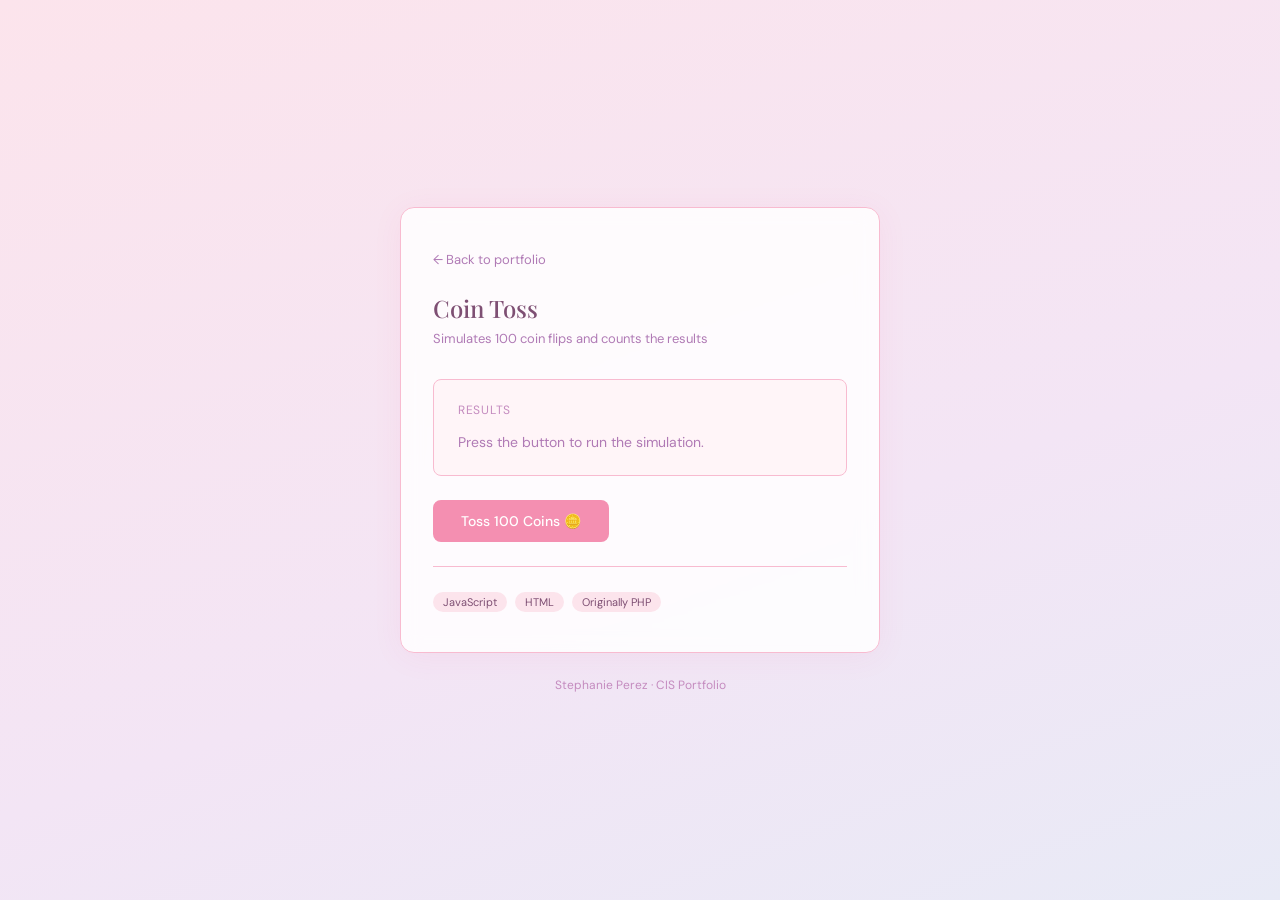
==== coinToss.html @ eb6bd1fa "Add files via upload" ====
<!DOCTYPE html>
<html lang="en">
<head>
  <meta charset="UTF-8">
  <meta name="viewport" content="width=device-width, initial-scale=1.0">
  <title>Coin Toss Simulation</title>
  <link rel="stylesheet" href="pink-style.css">
  <style>
    .bar-row { display: flex; align-items: center; gap: 10px; margin: 8px 0; }
    .bar-label { font-size: 13px; color: var(--pink-muted); width: 48px; }
    .bar-track { flex: 1; background: var(--pink-100); border-radius: 20px; height: 10px; overflow: hidden; }
    .bar-fill { height: 100%; border-radius: 20px; transition: width 0.6s ease; }
    .bar-heads { background: linear-gradient(90deg, #f48fb1, #ec407a); }
    .bar-tails { background: linear-gradient(90deg, #ce93d8, #ab47bc); }
    .bar-count { font-size: 13px; font-weight: 500; color: var(--pink-text); width: 28px; text-align: right; }
  </style>
</head>
<body>
  <div class="card">
    <a class="back-link" href="../index.html">← Back to portfolio</a>
    <h1>Coin Toss</h1>
    <p class="subtitle">Simulates 100 coin flips and counts the results</p>

    <div class="result-box" id="result-box">
      <div class="label">Results</div>
      <div id="output" style="color: var(--pink-muted); font-size: 14px;">Press the button to run the simulation.</div>
    </div>

    <div id="bars" style="display:none; margin: 0 0 1.5rem;">
      <div class="bar-row">
        <span class="bar-label">Heads</span>
        <div class="bar-track"><div class="bar-fill bar-heads" id="bar-heads" style="width:0%"></div></div>
        <span class="bar-count" id="count-heads">0</span>
      </div>
      <div class="bar-row">
        <span class="bar-label">Tails</span>
        <div class="bar-track"><div class="bar-fill bar-tails" id="bar-tails" style="width:0%"></div></div>
        <span class="bar-count" id="count-tails">0</span>
      </div>
    </div>

    <button onclick="runSimulation()">Toss 100 Coins 🪙</button>

    <div class="divider"></div>
    <div>
      <span class="tag">JavaScript</span>
      <span class="tag">HTML</span>
      <span class="tag">Originally PHP</span>
    </div>
  </div>
  <footer>Stephanie Perez · CIS Portfolio</footer>

  <script>
    function runSimulation() {
      let heads = 0, tails = 0;
      for (let i = 0; i < 100; i++) {
        Math.random() < 0.5 ? heads++ : tails++;
      }
      document.getElementById('output').innerHTML =
        '<span style="font-size:22px;font-weight:500;color:#ec407a;">' + heads + '</span> heads &nbsp;·&nbsp; <span style="font-size:22px;font-weight:500;color:#ab47bc;">' + tails + '</span> tails';
      document.getElementById('bars').style.display = 'block';
      document.getElementById('bar-heads').style.width = heads + '%';
      document.getElementById('bar-tails').style.width = tails + '%';
      document.getElementById('count-heads').textContent = heads;
      document.getElementById('count-tails').textContent = tails;
    }
  </script>
</body>
</html>
---- pink-style.css ----
@import url('https://fonts.googleapis.com/css2?family=DM+Sans:wght@300;400;500&family=Playfair+Display:wght@400;500&display=swap');

*, *::before, *::after { box-sizing: border-box; margin: 0; padding: 0; }

:root {
  --pink-50: #fff5f8;
  --pink-100: #fce4ec;
  --pink-200: #f8bbd0;
  --pink-300: #f48fb1;
  --pink-400: #ec407a;
  --pink-text: #7e4f73;
  --pink-muted: #b07ab5;
  --pink-light: #c48bbf;
  --lavender: #f3e5f5;
  --white: #ffffff;
  --radius: 14px;
  --radius-sm: 8px;
}

body {
  font-family: 'DM Sans', sans-serif;
  background: linear-gradient(160deg, #fce4ec 0%, #f3e5f5 60%, #e8eaf6 100%);
  min-height: 100vh;
  color: var(--pink-text);
  display: flex;
  flex-direction: column;
  align-items: center;
  justify-content: center;
  padding: 2rem 1rem;
}

.card {
  background: rgba(255,255,255,0.85);
  backdrop-filter: blur(10px);
  border: 0.5px solid var(--pink-200);
  border-radius: var(--radius);
  padding: 2.5rem 2rem;
  max-width: 480px;
  width: 100%;
  box-shadow: 0 4px 32px rgba(236, 64, 122, 0.06);
}

.back-link {
  display: inline-flex;
  align-items: center;
  gap: 6px;
  font-size: 13px;
  color: var(--pink-muted);
  text-decoration: none;
  margin-bottom: 1.5rem;
  transition: color 0.2s;
}
.back-link:hover { color: var(--pink-text); }

h1 {
  font-family: 'Playfair Display', serif;
  font-size: 24px;
  font-weight: 500;
  color: var(--pink-text);
  margin-bottom: 0.4rem;
}

.subtitle {
  font-size: 13px;
  color: var(--pink-muted);
  margin-bottom: 2rem;
}

.result-box {
  background: var(--pink-50);
  border: 0.5px solid var(--pink-200);
  border-radius: var(--radius-sm);
  padding: 1.25rem 1.5rem;
  margin: 1.5rem 0;
  font-size: 15px;
  color: var(--pink-text);
  line-height: 1.8;
  min-height: 80px;
}

.result-box .label {
  font-size: 12px;
  color: var(--pink-light);
  text-transform: uppercase;
  letter-spacing: 0.06em;
  margin-bottom: 0.5rem;
}

.result-value {
  font-size: 28px;
  font-weight: 500;
  color: var(--pink-400);
}

button, .btn {
  display: inline-block;
  background: var(--pink-300);
  color: white;
  border: none;
  border-radius: var(--radius-sm);
  padding: 0.75rem 1.75rem;
  font-size: 14px;
  font-family: 'DM Sans', sans-serif;
  font-weight: 500;
  cursor: pointer;
  transition: background 0.2s, transform 0.1s;
  text-decoration: none;
}
button:hover, .btn:hover { background: var(--pink-400); }
button:active, .btn:active { transform: scale(0.98); }

.divider {
  height: 0.5px;
  background: var(--pink-200);
  margin: 1.5rem 0;
}

.tag {
  display: inline-block;
  font-size: 11px;
  padding: 3px 10px;
  border-radius: 20px;
  background: var(--pink-100);
  color: var(--pink-text);
  margin-right: 4px;
}

footer {
  margin-top: 1.5rem;
  font-size: 12px;
  color: var(--pink-light);
  text-align: center;
}
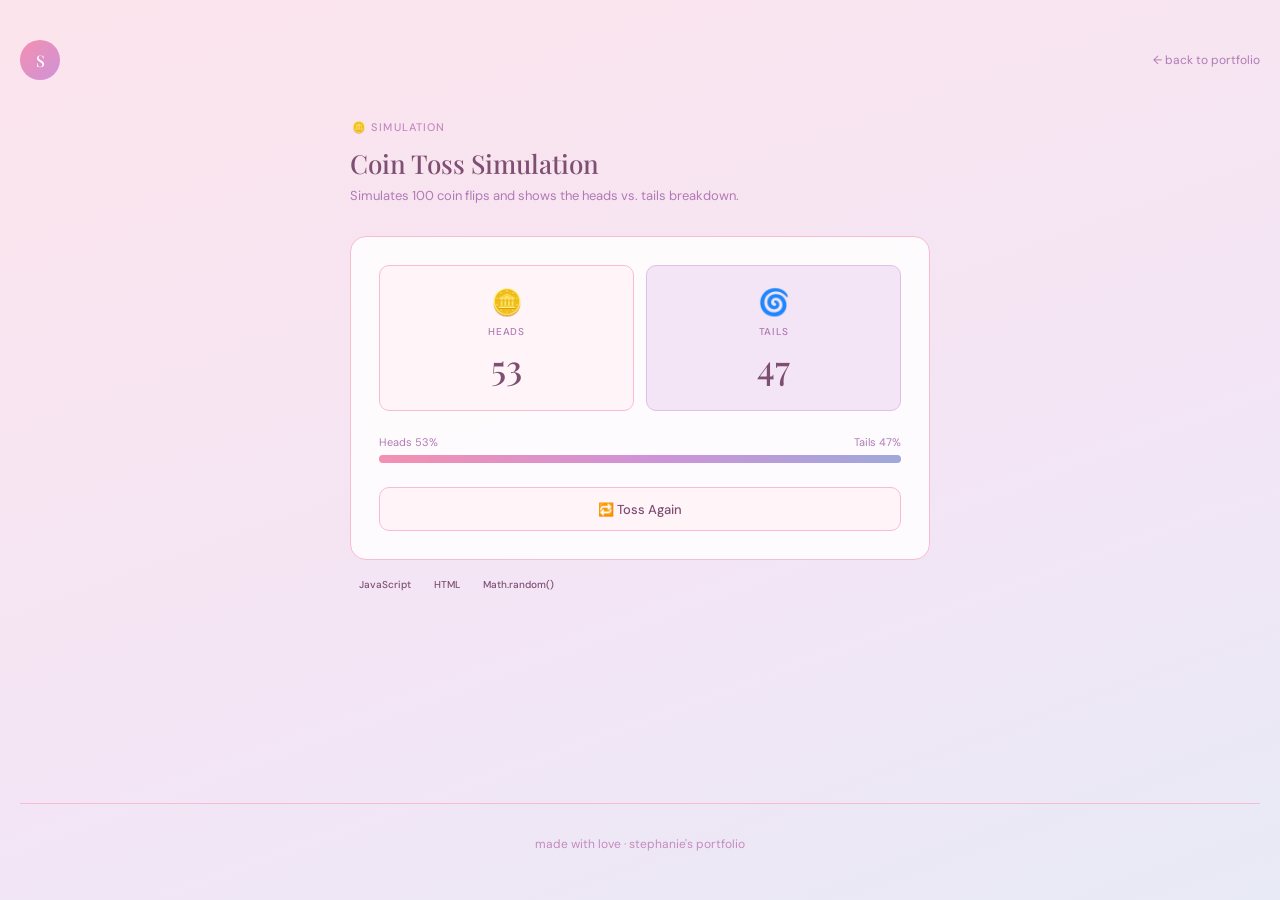
==== commit f6608174: "Add files via upload" ====
--- a/coinToss.html
+++ b/coinToss.html
@@ -4,66 +4,255 @@
   <meta charset="UTF-8">
   <meta name="viewport" content="width=device-width, initial-scale=1.0">
   <title>Coin Toss Simulation</title>
-  <link rel="stylesheet" href="pink-style.css">
+  <link rel="preconnect" href="https://fonts.googleapis.com">
+  <link href="https://fonts.googleapis.com/css2?family=DM+Sans:wght@300;400;500&family=Playfair+Display:wght@400;500&display=swap" rel="stylesheet">
   <style>
-    .bar-row { display: flex; align-items: center; gap: 10px; margin: 8px 0; }
-    .bar-label { font-size: 13px; color: var(--pink-muted); width: 48px; }
-    .bar-track { flex: 1; background: var(--pink-100); border-radius: 20px; height: 10px; overflow: hidden; }
-    .bar-fill { height: 100%; border-radius: 20px; transition: width 0.6s ease; }
-    .bar-heads { background: linear-gradient(90deg, #f48fb1, #ec407a); }
-    .bar-tails { background: linear-gradient(90deg, #ce93d8, #ab47bc); }
-    .bar-count { font-size: 13px; font-weight: 500; color: var(--pink-text); width: 28px; text-align: right; }
+    *, *::before, *::after { box-sizing: border-box; margin: 0; padding: 0; }
+
+    :root {
+      --pink-50: #fff5f8;
+      --pink-100: #fce4ec;
+      --pink-200: #f8bbd0;
+      --pink-300: #f48fb1;
+      --pink-400: #ec407a;
+      --pink-text: #7e4f73;
+      --pink-muted: #b07ab5;
+      --pink-light: #c48bbf;
+      --radius: 16px;
+      --radius-sm: 10px;
+    }
+
+    body {
+      font-family: 'DM Sans', sans-serif;
+      background: linear-gradient(160deg, #fce4ec 0%, #f3e5f5 60%, #e8eaf6 100%);
+      min-height: 100vh;
+      color: var(--pink-text);
+      padding: 2.5rem 1.25rem 3rem;
+      display: flex;
+      flex-direction: column;
+    }
+
+    /* NAV */
+    nav {
+      display: flex;
+      align-items: center;
+      justify-content: space-between;
+      margin-bottom: 2.5rem;
+    }
+    .avatar {
+      width: 40px; height: 40px; border-radius: 50%;
+      background: linear-gradient(135deg, #f48fb1, #ce93d8);
+      display: flex; align-items: center; justify-content: center;
+      font-size: 16px; color: white; font-weight: 500;
+      font-family: 'Playfair Display', serif;
+      text-decoration: none;
+    }
+    .back-link {
+      font-size: 12px;
+      color: var(--pink-muted);
+      text-decoration: none;
+      transition: color 0.2s;
+    }
+    .back-link:hover { color: var(--pink-text); }
+
+    /* MAIN */
+    main {
+      max-width: 580px;
+      margin: 0 auto;
+      width: 100%;
+      flex: 1;
+    }
+
+    .section-label {
+      font-size: 11px; font-weight: 500; color: var(--pink-light);
+      letter-spacing: 0.1em; text-transform: uppercase;
+      margin-bottom: 0.75rem; padding-left: 2px;
+    }
+
+    h1 {
+      font-family: 'Playfair Display', serif;
+      font-size: 26px; font-weight: 500;
+      color: var(--pink-text);
+      margin-bottom: 0.35rem;
+    }
+    .subtitle {
+      font-size: 13px;
+      color: var(--pink-muted);
+      margin-bottom: 2rem;
+    }
+
+    /* CARD */
+    .card {
+      background: rgba(255,255,255,0.82);
+      backdrop-filter: blur(10px);
+      border: 1.5px solid var(--pink-200);
+      border-radius: var(--radius);
+      padding: 1.75rem;
+      margin-bottom: 1rem;
+      transition: border-color 0.2s;
+    }
+    .card:hover { border-color: var(--pink-300); }
+
+    /* RESULT BOXES */
+    .results {
+      display: grid;
+      grid-template-columns: 1fr 1fr;
+      gap: 12px;
+      margin-bottom: 1.5rem;
+    }
+    .result-box {
+      border-radius: var(--radius-sm);
+      padding: 1.25rem;
+      text-align: center;
+    }
+    .result-box.heads {
+      background: var(--pink-50);
+      border: 0.5px solid var(--pink-200);
+    }
+    .result-box.tails {
+      background: #f3e5f5;
+      border: 0.5px solid #e1bee7;
+    }
+    .result-box .emoji { font-size: 1.6rem; margin-bottom: 0.4rem; }
+    .result-box .label {
+      font-size: 10px; font-weight: 500;
+      text-transform: uppercase; letter-spacing: 0.08em;
+      color: var(--pink-muted);
+      margin-bottom: 0.3rem;
+    }
+    .result-box .count {
+      font-family: 'Playfair Display', serif;
+      font-size: 2.2rem; font-weight: 500;
+      color: var(--pink-text);
+    }
+
+    /* BAR */
+    .bar-wrap { margin-bottom: 1.5rem; }
+    .bar-label {
+      display: flex; justify-content: space-between;
+      font-size: 11px; color: var(--pink-muted);
+      margin-bottom: 6px;
+    }
+    .bar-track {
+      height: 8px;
+      background: var(--pink-100);
+      border-radius: 99px;
+      overflow: hidden;
+      display: flex;
+    }
+    .bar-heads {
+      height: 100%;
+      background: linear-gradient(90deg, #f48fb1, #ce93d8);
+      transition: width 0.5s ease;
+    }
+    .bar-tails {
+      height: 100%;
+      background: linear-gradient(90deg, #ce93d8, #9fa8da);
+      transition: width 0.5s ease;
+    }
+
+    /* BUTTON */
+    button {
+      width: 100%;
+      padding: 0.8rem;
+      border-radius: var(--radius-sm);
+      border: 0.5px solid var(--pink-200);
+      background: var(--pink-50);
+      color: var(--pink-text);
+      font-family: 'DM Sans', sans-serif;
+      font-size: 13px; font-weight: 500;
+      cursor: pointer;
+      transition: background 0.2s, border-color 0.2s;
+    }
+    button:hover {
+      background: var(--pink-100);
+      border-color: var(--pink-300);
+    }
+
+    /* TAGS */
+    .tags { display: flex; flex-wrap: wrap; gap: 5px; }
+    .tag {
+      font-size: 10px; font-weight: 500; padding: 2px 9px;
+      border-radius: 20px; background: #f3e5f5; color: var(--pink-text);
+    }
+
+    footer {
+      text-align: center; font-size: 12px;
+      color: var(--pink-light); padding-top: 2rem;
+      border-top: 0.5px solid var(--pink-200);
+      margin-top: 2rem;
+    }
+
+    @media (max-width: 400px) {
+      .results { grid-template-columns: 1fr 1fr; }
+    }
   </style>
 </head>
 <body>
+
+<nav>
+  <a href="https://stephanieperez1422.github.io/my-portfolio/" class="avatar">S</a>
+  <a href="https://stephanieperez1422.github.io/my-portfolio/" class="back-link">← back to portfolio</a>
+</nav>
+
+<main>
+  <p class="section-label">🪙 simulation</p>
+  <h1>Coin Toss Simulation</h1>
+  <p class="subtitle">Simulates 100 coin flips and shows the heads vs. tails breakdown.</p>
+
   <div class="card">
-    <a class="back-link" href="../index.html">← Back to portfolio</a>
-    <h1>Coin Toss</h1>
-    <p class="subtitle">Simulates 100 coin flips and counts the results</p>
-
-    <div class="result-box" id="result-box">
-      <div class="label">Results</div>
-      <div id="output" style="color: var(--pink-muted); font-size: 14px;">Press the button to run the simulation.</div>
+    <div class="results">
+      <div class="result-box heads">
+        <div class="emoji">🪙</div>
+        <div class="label">Heads</div>
+        <div class="count" id="heads-count">—</div>
+      </div>
+      <div class="result-box tails">
+        <div class="emoji">🌀</div>
+        <div class="label">Tails</div>
+        <div class="count" id="tails-count">—</div>
+      </div>
     </div>
 
-    <div id="bars" style="display:none; margin: 0 0 1.5rem;">
-      <div class="bar-row">
-        <span class="bar-label">Heads</span>
-        <div class="bar-track"><div class="bar-fill bar-heads" id="bar-heads" style="width:0%"></div></div>
-        <span class="bar-count" id="count-heads">0</span>
-      </div>
-      <div class="bar-row">
-        <span class="bar-label">Tails</span>
-        <div class="bar-track"><div class="bar-fill bar-tails" id="bar-tails" style="width:0%"></div></div>
-        <span class="bar-count" id="count-tails">0</span>
+    <div class="bar-wrap">
+      <div class="bar-label">
+        <span id="heads-pct">Heads —%</span>
+        <span id="tails-pct">Tails —%</span>
+      </div>
+      <div class="bar-track">
+        <div class="bar-heads" id="bar-heads" style="width:50%"></div>
+        <div class="bar-tails" id="bar-tails" style="width:50%"></div>
       </div>
     </div>
 
-    <button onclick="runSimulation()">Toss 100 Coins 🪙</button>
-
-    <div class="divider"></div>
-    <div>
-      <span class="tag">JavaScript</span>
-      <span class="tag">HTML</span>
-      <span class="tag">Originally PHP</span>
-    </div>
+    <button onclick="runToss()">🔁 Toss Again</button>
   </div>
-  <footer>Stephanie Perez · CIS Portfolio</footer>
-
-  <script>
-    function runSimulation() {
-      let heads = 0, tails = 0;
-      for (let i = 0; i < 100; i++) {
-        Math.random() < 0.5 ? heads++ : tails++;
-      }
-      document.getElementById('output').innerHTML =
-        '<span style="font-size:22px;font-weight:500;color:#ec407a;">' + heads + '</span> heads &nbsp;·&nbsp; <span style="font-size:22px;font-weight:500;color:#ab47bc;">' + tails + '</span> tails';
-      document.getElementById('bars').style.display = 'block';
-      document.getElementById('bar-heads').style.width = heads + '%';
-      document.getElementById('bar-tails').style.width = tails + '%';
-      document.getElementById('count-heads').textContent = heads;
-      document.getElementById('count-tails').textContent = tails;
-    }
-  </script>
+
+  <div class="tags">
+    <span class="tag">JavaScript</span>
+    <span class="tag">HTML</span>
+    <span class="tag">Math.random()</span>
+  </div>
+</main>
+
+<footer>made with love · stephanie's portfolio</footer>
+
+<script>
+  function runToss() {
+    let heads = 0, tails = 0;
+    for (let i = 0; i < 100; i++) {
+      Math.floor(Math.random() * 2) === 0 ? heads++ : tails++;
+    }
+    document.getElementById('heads-count').textContent = heads;
+    document.getElementById('tails-count').textContent = tails;
+    document.getElementById('bar-heads').style.width = heads + '%';
+    document.getElementById('bar-tails').style.width = tails + '%';
+    document.getElementById('heads-pct').textContent = `Heads ${heads}%`;
+    document.getElementById('tails-pct').textContent = `Tails ${tails}%`;
+  }
+
+  runToss();
+</script>
+
 </body>
 </html>
